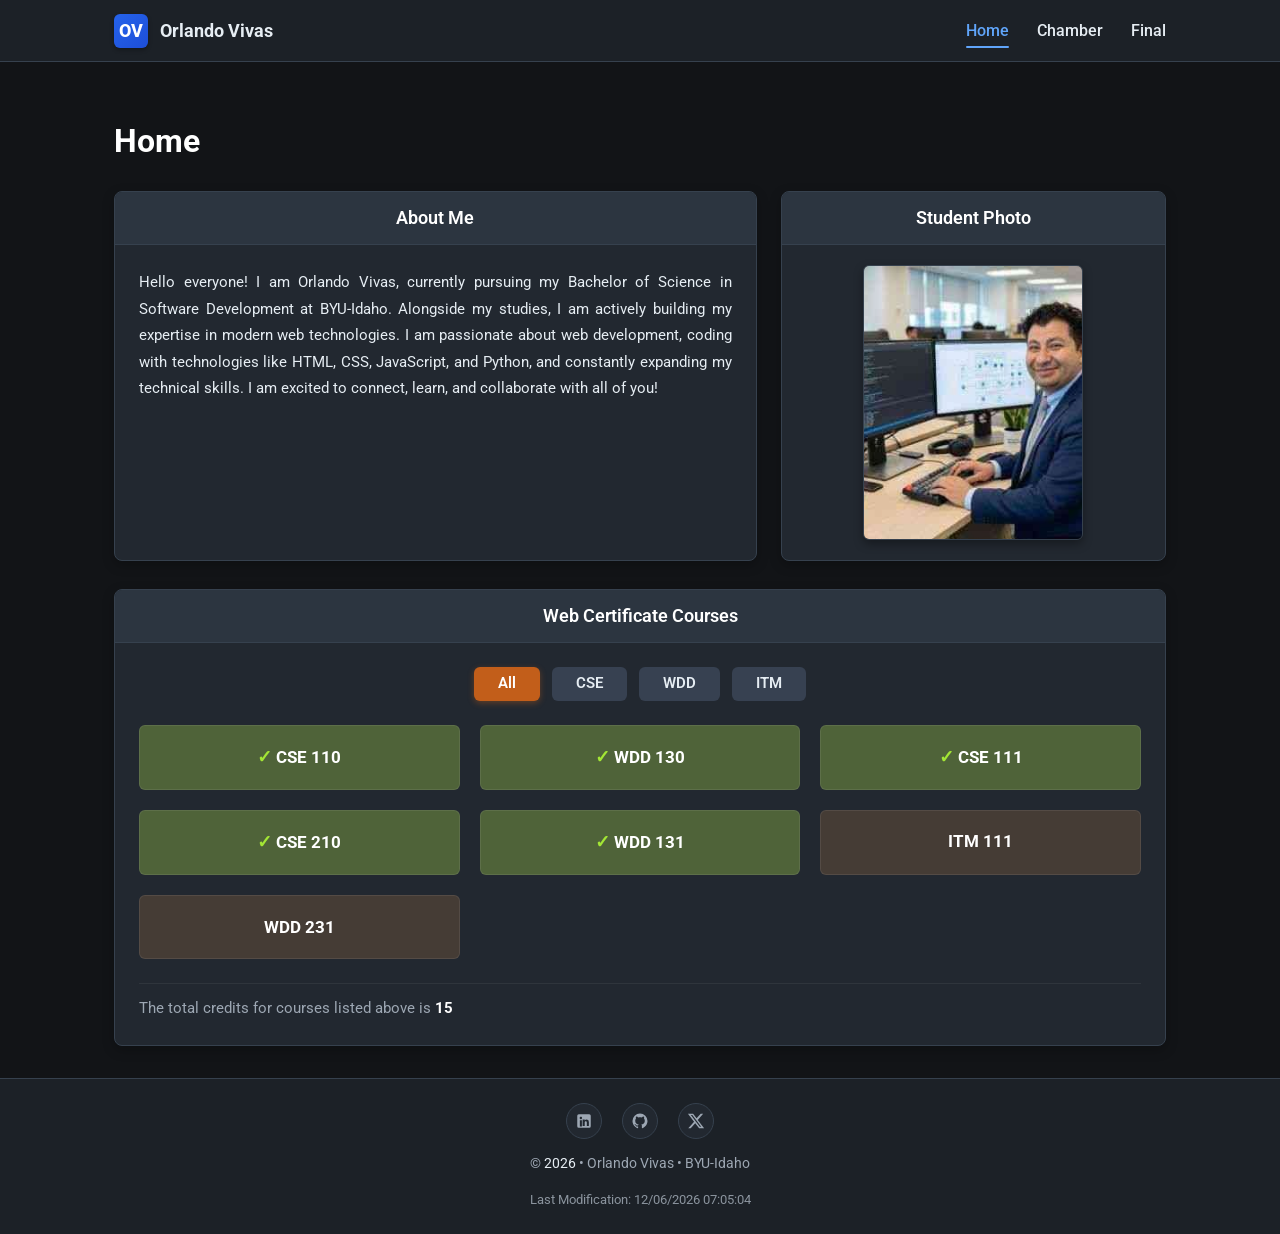
==== index.html @ 842d02f5 "first commit" ====
<!DOCTYPE html>
<html lang="en">
<head>
    <meta charset="UTF-8">
    <meta name="viewport" content="width=device-width, initial-scale=1.0">
    <title>WDD 231 - Course Home Page</title>
    <meta name="description" content="WDD 231 Course Home Page by Orlando Vivas featuring web development projects, certificate courses, and student portfolio.">
    <meta name="author" content="Orlando Vivas">
    
    <!-- Open Graph Meta Tags -->
    <meta property="og:title" content="WDD 231 - Course Home Page">
    <meta property="og:type" content="website">
    <meta property="og:description" content="WDD 231 Course Home Page showcasing frontend development progress, projects, and courses.">
    <meta property="og:image" content="images/student-photo.jpg">
    <meta property="og:url" content="https://orlandovivas.github.io/wdd231/">

    <!-- Stylesheets -->
    <link rel="stylesheet" href="styles/normalize.css">
    <link rel="stylesheet" href="styles/styles.css">

    <!-- Scripts -->
    <script src="scripts/main.js" defer></script>
    <script src="scripts/courses.js" defer></script>
</head>
<body>
    <!-- Header -->
    <header>
        <div class="header-container">
            <a href="index.html" class="logo-branding">
                <span class="logo-icon">OV</span>
                <span class="student-name">Orlando Vivas</span>
            </a>
            <button class="nav-toggle" id="nav-toggle" aria-label="Toggle Navigation Menu" aria-expanded="false">☰</button>
            <nav>
                <ul class="nav-menu" id="nav-menu">
                    <li><a href="index.html" class="active">Home</a></li>
                    <li><a href="chamber/index.html">Chamber</a></li>
                    <li><a href="final/index.html">Final</a></li>
                </ul>
            </nav>
        </div>
    </header>

    <!-- Main Content -->
    <main>
        <h1 class="page-title">Home</h1>

        <!-- Top Section: About Me & Photo -->
        <section class="top-grid">
            <!-- About Me Card -->
            <article class="card about-card">
                <div class="card-header">
                    <h2>About Me</h2>
                </div>
                <div class="card-body">
                    <p class="about-text">
                        Hello everyone! I am Orlando Vivas, currently pursuing my Bachelor of Science in Software Development at BYU-Idaho. Alongside my studies, I am actively building my expertise in modern web technologies. I am passionate about web development, coding with technologies like HTML, CSS, JavaScript, and Python, and constantly expanding my technical skills. I am excited to connect, learn, and collaborate with all of you!
                    </p>
                </div>
            </article>

            <!-- Student Photo Card -->
            <article class="card photo-card">
                <div class="card-header">
                    <h2>Student Photo</h2>
                </div>
                <div class="card-body">
                    <div class="student-img-container">
                        <img src="images/student-photo.jpg" alt="Student Portrait Photo of Orlando Vivas" class="student-img" width="220" height="275" loading="lazy">
                    </div>
                </div>
            </article>
        </section>

        <!-- Courses Section -->
        <section class="card courses-section">
            <div class="card-header">
                <h2>Web Certificate Courses</h2>
            </div>
            <div class="card-body">
                <!-- Filter Buttons -->
                <div class="filter-container">
                    <button type="button" class="filter-btn active" data-filter="all">All</button>
                    <button type="button" class="filter-btn" data-filter="cse">CSE</button>
                    <button type="button" class="filter-btn" data-filter="wdd">WDD</button>
                    <button type="button" class="filter-btn" data-filter="itm">ITM</button>
                </div>

                <!-- Dynamic Course Grid -->
                <div class="courses-grid" id="courses-container">
                    <!-- Dynamic cards injected via JavaScript -->
                </div>

                <!-- Total Credits Summary -->
                <p class="credits-summary">
                    The total credits for courses listed above is <span id="total-credits" class="credits-count">0</span>
                </p>
            </div>
        </section>
    </main>

    <!-- Course Details Modal Dialog -->
    <dialog id="course-dialog">
        <div class="dialog-content">
            <div class="dialog-header">
                <h3 id="dialog-title">Course Details</h3>
                <button type="button" id="close-dialog" class="close-btn" aria-label="Close modal">&times;</button>
            </div>
            <div class="dialog-body">
                <p><strong>Subject:</strong> <span id="dialog-subject"></span></p>
                <p><strong>Title:</strong> <span id="dialog-title-name"></span></p>
                <p><strong>Credits:</strong> <span id="dialog-credits"></span></p>
                <p><strong>Certificate:</strong> <span id="dialog-cert"></span></p>
                <p><strong>Description:</strong> <span id="dialog-desc"></span></p>
                <p><strong>Technologies:</strong></p>
                <div id="dialog-tech"></div>
            </div>
        </div>
    </dialog>

    <!-- Footer -->
    <footer>
        <div class="footer-container">
            <!-- Social Media Icons -->
            <div class="social-links">
                <a href="https://linkedin.com" target="_blank" rel="noopener noreferrer" class="social-link" aria-label="LinkedIn Profile">
                    <svg viewBox="0 0 24 24"><path d="M19 3a2 2 0 0 1 2 2v14a2 2 0 0 1-2 2H5a2 2 0 0 1-2-2V5a2 2 0 0 1 2-2h14m-.5 15.5v-5.3a3.26 3.26 0 0 0-3.26-3.26c-.85 0-1.84.52-2.28 1.3v-1.11h-2.79v8.37h2.79v-4.93c0-.77.62-1.4 1.39-1.4a1.4 1.4 0 0 1 1.4 1.4v4.93h2.75M6.46 10.9v8.37H9.2V10.9H6.46M7.83 6.25c-.9 0-1.63.73-1.63 1.63s.73 1.63 1.63 1.63 1.63-.73 1.63-1.63-.73-1.63-1.63-1.63Z"/></svg>
                </a>
                <a href="https://github.com" target="_blank" rel="noopener noreferrer" class="social-link" aria-label="GitHub Profile">
                    <svg viewBox="0 0 24 24"><path d="M12 2A10 10 0 0 0 2 12c0 4.42 2.87 8.17 6.84 9.5.5.08.66-.23.66-.5v-1.69c-2.77.6-3.36-1.34-3.36-1.34-.46-1.16-1.11-1.47-1.11-1.47-.91-.62.07-.6.07-.6 1 .07 1.53 1.03 1.53 1.03.87 1.52 2.34 1.07 2.91.83.1-.65.35-1.09.63-1.34-2.22-.25-4.55-1.11-4.55-4.92 0-1.11.38-2 1.03-2.71-.1-.25-.45-1.29.1-2.64 0 0 .84-.27 2.75 1.02.79-.22 1.65-.33 2.5-.33.85 0 1.71.11 2.5.33 1.91-1.29 2.75-1.02 2.75-1.02.55 1.35.2 2.39.1 2.64.65.71 1.03 1.6 1.03 2.71 0 3.82-2.34 4.66-4.57 4.91.36.31.69.92.69 1.85V21c0 .27.16.59.67.5C19.14 20.16 22 16.42 22 12A10 10 0 0 0 12 2Z"/></svg>
                </a>
                <a href="https://twitter.com" target="_blank" rel="noopener noreferrer" class="social-link" aria-label="X / Twitter Profile">
                    <svg viewBox="0 0 24 24"><path d="M18.244 2.25h3.308l-7.227 8.26 8.502 11.24H16.17l-5.214-6.817L4.99 21.75H1.68l7.73-8.835L1.254 2.25H8.08l4.713 6.231zm-1.161 17.52h1.833L7.084 4.126H5.117z"/></svg>
                </a>
            </div>

            <!-- Copyright and Student Information -->
            <p class="footer-info">
                &copy; <span id="currentyear"></span> &bull; Orlando Vivas &bull; BYU-Idaho
            </p>

            <!-- Dynamic Last Modified -->
            <p class="last-modified">
                Last Modification: <span id="lastModified"></span>
            </p>
        </div>
    </footer>
</body>
</html>
---- styles/styles.css ----
@import url('https://fonts.googleapis.com/css2?family=Roboto:wght@300;400;500;700&display=swap');

:root {
    --bg-main: #121417;
    --header-bg: #1c2127;
    --card-bg: #222830;
    --card-header-bg: #2c3540;
    --card-border: #36414e;
    --text-primary: #e6edf3;
    --text-secondary: #9da7b3;
    --text-highlight: #ffffff;
    --course-completed-bg: #4f6339;
    --course-completed-hover: #5c7442;
    --course-pending-bg: #453c35;
    --course-pending-hover: #544941;
    --btn-filter-bg: #374151;
    --btn-filter-active: #c25e1a;
    --accent-blue: #1d4ed8;
    --font-family: 'Roboto', -apple-system, BlinkMacSystemFont, 'Segoe UI', Roboto, Oxygen, Ubuntu, Cantarell, sans-serif;
    --border-radius: 8px;
    --transition-speed: 0.25s;
}

* {
    box-sizing: border-box;
    margin: 0;
    padding: 0;
}

body {
    font-family: var(--font-family);
    background-color: var(--bg-main);
    color: var(--text-primary);
    line-height: 1.6;
    min-height: 100vh;
    display: flex;
    flex-direction: column;
}

/* Header & Navigation */
header {
    background-color: var(--header-bg);
    border-bottom: 1px solid var(--card-border);
    position: sticky;
    top: 0;
    z-index: 1000;
}

.header-container {
    max-width: 1100px;
    margin: 0 auto;
    padding: 0.85rem 1.5rem;
    display: flex;
    justify-content: space-between;
    align-items: center;
}

.logo-branding {
    display: flex;
    align-items: center;
    gap: 0.75rem;
    text-decoration: none;
    color: var(--text-primary);
    font-weight: 700;
    font-size: 1.15rem;
}

.logo-icon {
    width: 34px;
    height: 34px;
    background: linear-gradient(135deg, #2563eb, #1d4ed8);
    color: #ffffff;
    border-radius: 6px;
    display: flex;
    align-items: center;
    justify-content: center;
    font-weight: 800;
    font-size: 1.1rem;
    box-shadow: 0 2px 4px rgba(0, 0, 0, 0.3);
}

.nav-toggle {
    display: none;
    background: transparent;
    border: none;
    color: var(--text-primary);
    font-size: 1.75rem;
    cursor: pointer;
    padding: 0.25rem 0.5rem;
    line-height: 1;
}

.nav-menu {
    display: flex;
    list-style: none;
    gap: 1.75rem;
    align-items: center;
}

.nav-menu a {
    text-decoration: none;
    color: var(--text-primary);
    font-weight: 500;
    font-size: 1rem;
    transition: color var(--transition-speed) ease;
    padding: 0.25rem 0;
    position: relative;
}

.nav-menu a:hover,
.nav-menu a.active {
    color: #60a5fa;
}

.nav-menu a.active::after {
    content: '';
    position: absolute;
    bottom: -4px;
    left: 0;
    width: 100%;
    height: 2px;
    background-color: #60a5fa;
    border-radius: 2px;
}

/* Main Content */
main {
    flex: 1;
    max-width: 1100px;
    width: 100%;
    margin: 0 auto;
    padding: 2rem 1.5rem;
}

.page-title {
    font-size: 2rem;
    font-weight: 700;
    margin-bottom: 1.5rem;
    color: var(--text-highlight);
}

/* Cards Layout */
.top-grid {
    display: grid;
    grid-template-columns: 2fr 1.2fr;
    gap: 1.5rem;
    margin-bottom: 1.75rem;
}

.card {
    background-color: var(--card-bg);
    border: 1px solid var(--card-border);
    border-radius: var(--border-radius);
    overflow: hidden;
    box-shadow: 0 4px 12px rgba(0, 0, 0, 0.25);
    display: flex;
    flex-direction: column;
}

.card-header {
    background-color: var(--card-header-bg);
    padding: 0.75rem 1.25rem;
    text-align: center;
    border-bottom: 1px solid var(--card-border);
}

.card-header h2 {
    font-size: 1.1rem;
    font-weight: 600;
    color: var(--text-highlight);
    margin: 0;
}

.card-body {
    padding: 1.5rem;
    flex: 1;
}

.about-text {
    font-size: 0.95rem;
    color: var(--text-primary);
    line-height: 1.75;
    text-align: justify;
}

/* Photo Card */
.photo-card .card-body {
    display: flex;
    justify-content: center;
    align-items: center;
    padding: 1.25rem;
}

.student-img-container {
    width: 100%;
    max-width: 220px;
    aspect-ratio: 4/5;
    overflow: hidden;
    border-radius: 6px;
    box-shadow: 0 4px 10px rgba(0, 0, 0, 0.35);
    border: 1px solid var(--card-border);
    background-color: #1a1e24;
}

.student-img {
    width: 100%;
    height: 100%;
    object-fit: cover;
    display: block;
}

/* Web Certificate Courses Section */
.courses-section {
    margin-top: 1rem;
}

.filter-container {
    display: flex;
    justify-content: center;
    gap: 0.75rem;
    margin-bottom: 1.5rem;
}

.filter-btn {
    background-color: var(--btn-filter-bg);
    color: var(--text-primary);
    border: none;
    padding: 0.5rem 1.5rem;
    border-radius: 6px;
    font-size: 0.95rem;
    font-weight: 600;
    cursor: pointer;
    transition: all var(--transition-speed) ease;
}

.filter-btn:hover {
    filter: brightness(1.15);
}

.filter-btn.active {
    background-color: var(--btn-filter-active);
    color: #ffffff;
    box-shadow: 0 2px 6px rgba(194, 94, 26, 0.4);
}

.courses-grid {
    display: grid;
    grid-template-columns: repeat(3, 1fr);
    gap: 1.25rem;
    margin-bottom: 1.5rem;
}

.course-card {
    border-radius: 6px;
    padding: 1.1rem 1rem;
    text-align: center;
    font-weight: 700;
    font-size: 1.05rem;
    color: #ffffff;
    cursor: pointer;
    transition: transform var(--transition-speed) ease, filter var(--transition-speed) ease, box-shadow var(--transition-speed) ease;
    user-select: none;
    border: 1px solid rgba(255, 255, 255, 0.08);
}

.course-card:hover {
    transform: translateY(-2px);
    filter: brightness(1.12);
    box-shadow: 0 4px 10px rgba(0, 0, 0, 0.35);
}

.course-card.completed {
    background-color: var(--course-completed-bg);
}

.course-card.pending {
    background-color: var(--course-pending-bg);
}

.course-card.completed::before {
    content: "✓ ";
    color: #a3e635;
    font-size: 1.1rem;
}

.credits-summary {
    color: var(--text-secondary);
    font-size: 0.95rem;
    text-align: left;
    margin-top: 1rem;
    padding-top: 0.75rem;
    border-top: 1px solid rgba(255, 255, 255, 0.06);
}

.credits-count {
    color: var(--text-highlight);
    font-weight: 700;
}

/* Modal Dialog for Course Details */
dialog#course-dialog {
    background-color: var(--card-bg);
    color: var(--text-primary);
    border: 1px solid var(--card-border);
    border-radius: var(--border-radius);
    padding: 0;
    max-width: 500px;
    width: 90%;
    margin: auto;
    box-shadow: 0 10px 25px rgba(0, 0, 0, 0.6);
}

dialog#course-dialog::backdrop {
    background-color: rgba(0, 0, 0, 0.75);
    backdrop-filter: blur(2px);
}

.dialog-content {
    display: flex;
    flex-direction: column;
}

.dialog-header {
    background-color: var(--card-header-bg);
    padding: 1rem 1.5rem;
    display: flex;
    justify-content: space-between;
    align-items: center;
    border-bottom: 1px solid var(--card-border);
}

.dialog-header h3 {
    font-size: 1.25rem;
    color: var(--text-highlight);
    margin: 0;
}

.close-btn {
    background: none;
    border: none;
    color: var(--text-secondary);
    font-size: 1.5rem;
    cursor: pointer;
    line-height: 1;
    padding: 0 0.25rem;
}

.close-btn:hover {
    color: #ef4444;
}

.dialog-body {
    padding: 1.5rem;
    font-size: 0.95rem;
}

.dialog-body p {
    margin-bottom: 0.85rem;
}

.dialog-body strong {
    color: #60a5fa;
}

.dialog-tag {
    display: inline-block;
    background-color: #374151;
    color: #e5e7eb;
    padding: 0.2rem 0.6rem;
    border-radius: 4px;
    font-size: 0.85rem;
    margin-right: 0.4rem;
    margin-top: 0.3rem;
}

/* Footer */
footer {
    background-color: var(--header-bg);
    border-top: 1px solid var(--card-border);
    padding: 1.5rem 1rem;
    margin-top: auto;
    text-align: center;
}

.footer-container {
    max-width: 1100px;
    margin: 0 auto;
    display: flex;
    flex-direction: column;
    align-items: center;
    gap: 0.85rem;
}

.social-links {
    display: flex;
    justify-content: center;
    gap: 1.25rem;
}

.social-link {
    color: var(--text-secondary);
    display: inline-flex;
    align-items: center;
    justify-content: center;
    width: 36px;
    height: 36px;
    border-radius: 50%;
    background-color: var(--card-bg);
    border: 1px solid var(--card-border);
    transition: all var(--transition-speed) ease;
}

.social-link:hover {
    color: #60a5fa;
    border-color: #60a5fa;
    transform: translateY(-2px);
}

.social-link svg {
    width: 18px;
    height: 18px;
    fill: currentColor;
}

.footer-info {
    font-size: 0.9rem;
    color: var(--text-secondary);
}

.footer-info span {
    color: var(--text-primary);
}

.last-modified {
    font-size: 0.82rem;
    color: #8b949e;
}

/* Responsive Media Queries */
@media (max-width: 860px) {
    .top-grid {
        grid-template-columns: 1fr;
    }

    .courses-grid {
        grid-template-columns: repeat(2, 1fr);
    }

    .photo-card .card-body {
        padding: 1.5rem;
    }
}

@media (max-width: 640px) {
    .header-container {
        position: relative;
    }

    .nav-toggle {
        display: block;
    }

    .nav-menu {
        display: none;
        flex-direction: column;
        position: absolute;
        top: 100%;
        left: 0;
        right: 0;
        background-color: var(--header-bg);
        border-bottom: 1px solid var(--card-border);
        padding: 1rem 1.5rem;
        gap: 1rem;
        text-align: center;
        box-shadow: 0 4px 8px rgba(0, 0, 0, 0.4);
    }

    .nav-menu.open {
        display: flex;
    }

    .courses-grid {
        grid-template-columns: 1fr;
    }

    .filter-container {
        flex-wrap: wrap;
    }
}
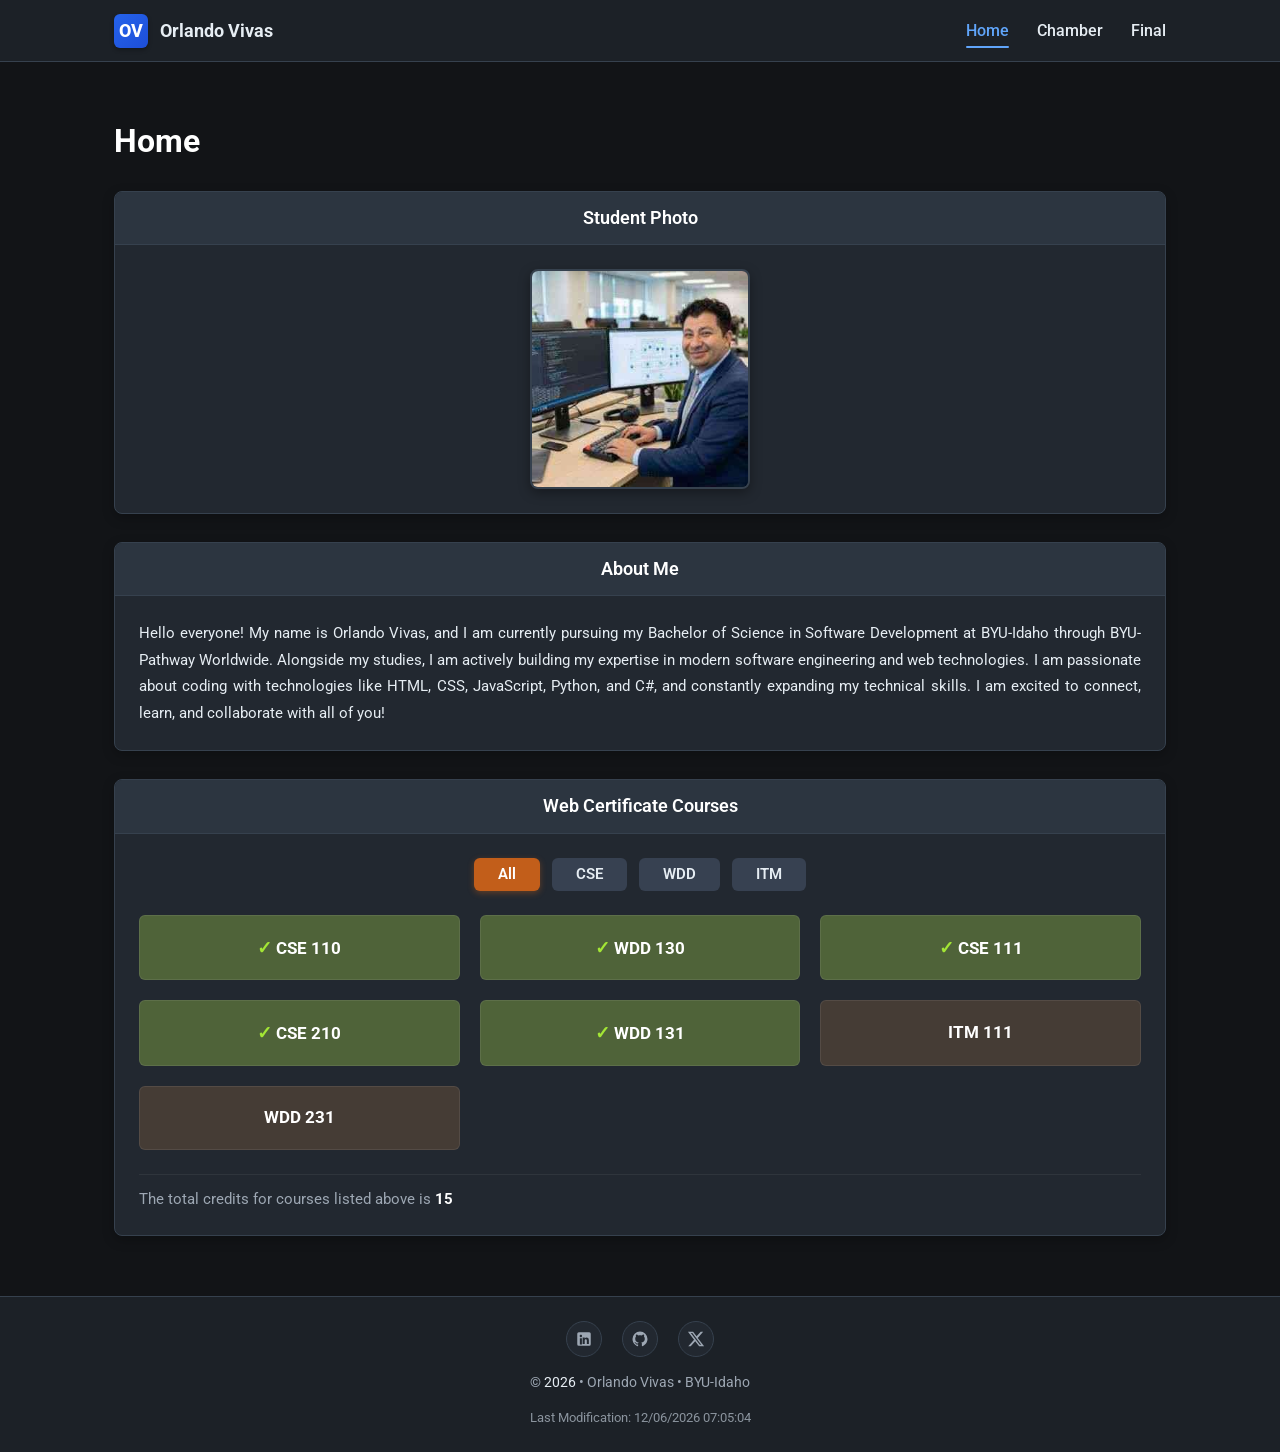
==== commit d6cca071: "Move student photo above about me section and add C# to skills" ====
--- a/index.html
+++ b/index.html
@@ -12,7 +12,7 @@
     <meta property="og:type" content="website">
     <meta property="og:description" content="WDD 231 Course Home Page showcasing frontend development progress, projects, and courses.">
     <meta property="og:image" content="images/student-photo.jpg">
-    <meta property="og:url" content="https://orlandovivas.github.io/wdd231/">
+    <meta property="og:url" content="https://vivaseliezer.github.io/wdd_231/">
 
     <!-- Stylesheets -->
     <link rel="stylesheet" href="styles/normalize.css">
@@ -45,31 +45,28 @@
     <main>
         <h1 class="page-title">Home</h1>
 
-        <!-- Top Section: About Me & Photo -->
-        <section class="top-grid">
-            <!-- About Me Card -->
-            <article class="card about-card">
-                <div class="card-header">
-                    <h2>About Me</h2>
+        <!-- Student Photo Section (Placed above About Me) -->
+        <section class="card photo-card">
+            <div class="card-header">
+                <h2>Student Photo</h2>
+            </div>
+            <div class="card-body">
+                <div class="student-img-container">
+                    <img src="images/student-photo.jpg" alt="Student Portrait Photo of Orlando Vivas" class="student-img" width="220" height="220" loading="lazy">
                 </div>
-                <div class="card-body">
-                    <p class="about-text">
-                        Hello everyone! I am Orlando Vivas, currently pursuing my Bachelor of Science in Software Development at BYU-Idaho. Alongside my studies, I am actively building my expertise in modern web technologies. I am passionate about web development, coding with technologies like HTML, CSS, JavaScript, and Python, and constantly expanding my technical skills. I am excited to connect, learn, and collaborate with all of you!
-                    </p>
-                </div>
-            </article>
+            </div>
+        </section>
 
-            <!-- Student Photo Card -->
-            <article class="card photo-card">
-                <div class="card-header">
-                    <h2>Student Photo</h2>
-                </div>
-                <div class="card-body">
-                    <div class="student-img-container">
-                        <img src="images/student-photo.jpg" alt="Student Portrait Photo of Orlando Vivas" class="student-img" width="220" height="275" loading="lazy">
-                    </div>
-                </div>
-            </article>
+        <!-- About Me Section -->
+        <section class="card about-card">
+            <div class="card-header">
+                <h2>About Me</h2>
+            </div>
+            <div class="card-body">
+                <p class="about-text">
+                    Hello everyone! My name is Orlando Vivas, and I am currently pursuing my Bachelor of Science in Software Development at BYU-Idaho through BYU-Pathway Worldwide. Alongside my studies, I am actively building my expertise in modern software engineering and web technologies. I am passionate about coding with technologies like HTML, CSS, JavaScript, Python, and C#, and constantly expanding my technical skills. I am excited to connect, learn, and collaborate with all of you!
+                </p>
+            </div>
         </section>
 
         <!-- Courses Section -->
@@ -126,7 +123,7 @@
                 <a href="https://linkedin.com" target="_blank" rel="noopener noreferrer" class="social-link" aria-label="LinkedIn Profile">
                     <svg viewBox="0 0 24 24"><path d="M19 3a2 2 0 0 1 2 2v14a2 2 0 0 1-2 2H5a2 2 0 0 1-2-2V5a2 2 0 0 1 2-2h14m-.5 15.5v-5.3a3.26 3.26 0 0 0-3.26-3.26c-.85 0-1.84.52-2.28 1.3v-1.11h-2.79v8.37h2.79v-4.93c0-.77.62-1.4 1.39-1.4a1.4 1.4 0 0 1 1.4 1.4v4.93h2.75M6.46 10.9v8.37H9.2V10.9H6.46M7.83 6.25c-.9 0-1.63.73-1.63 1.63s.73 1.63 1.63 1.63 1.63-.73 1.63-1.63-.73-1.63-1.63-1.63Z"/></svg>
                 </a>
-                <a href="https://github.com" target="_blank" rel="noopener noreferrer" class="social-link" aria-label="GitHub Profile">
+                <a href="https://github.com/vivaseliezer" target="_blank" rel="noopener noreferrer" class="social-link" aria-label="GitHub Profile">
                     <svg viewBox="0 0 24 24"><path d="M12 2A10 10 0 0 0 2 12c0 4.42 2.87 8.17 6.84 9.5.5.08.66-.23.66-.5v-1.69c-2.77.6-3.36-1.34-3.36-1.34-.46-1.16-1.11-1.47-1.11-1.47-.91-.62.07-.6.07-.6 1 .07 1.53 1.03 1.53 1.03.87 1.52 2.34 1.07 2.91.83.1-.65.35-1.09.63-1.34-2.22-.25-4.55-1.11-4.55-4.92 0-1.11.38-2 1.03-2.71-.1-.25-.45-1.29.1-2.64 0 0 .84-.27 2.75 1.02.79-.22 1.65-.33 2.5-.33.85 0 1.71.11 2.5.33 1.91-1.29 2.75-1.02 2.75-1.02.55 1.35.2 2.39.1 2.64.65.71 1.03 1.6 1.03 2.71 0 3.82-2.34 4.66-4.57 4.91.36.31.69.92.69 1.85V21c0 .27.16.59.67.5C19.14 20.16 22 16.42 22 12A10 10 0 0 0 12 2Z"/></svg>
                 </a>
                 <a href="https://twitter.com" target="_blank" rel="noopener noreferrer" class="social-link" aria-label="X / Twitter Profile">
--- a/styles/styles.css
+++ b/styles/styles.css
@@ -140,13 +140,6 @@
 }
 
 /* Cards Layout */
-.top-grid {
-    display: grid;
-    grid-template-columns: 2fr 1.2fr;
-    gap: 1.5rem;
-    margin-bottom: 1.75rem;
-}
-
 .card {
     background-color: var(--card-bg);
     border: 1px solid var(--card-border);
@@ -155,6 +148,7 @@
     box-shadow: 0 4px 12px rgba(0, 0, 0, 0.25);
     display: flex;
     flex-direction: column;
+    margin-bottom: 1.75rem;
 }
 
 .card-header {
@@ -188,17 +182,17 @@
     display: flex;
     justify-content: center;
     align-items: center;
-    padding: 1.25rem;
+    padding: 1.5rem;
 }
 
 .student-img-container {
     width: 100%;
     max-width: 220px;
-    aspect-ratio: 4/5;
+    aspect-ratio: 1 / 1;
     overflow: hidden;
-    border-radius: 6px;
-    box-shadow: 0 4px 10px rgba(0, 0, 0, 0.35);
-    border: 1px solid var(--card-border);
+    border-radius: var(--border-radius);
+    box-shadow: 0 4px 12px rgba(0, 0, 0, 0.35);
+    border: 2px solid var(--card-border);
     background-color: #1a1e24;
 }
 
@@ -211,7 +205,7 @@
 
 /* Web Certificate Courses Section */
 .courses-section {
-    margin-top: 1rem;
+    margin-top: 0;
 }
 
 .filter-container {
@@ -438,10 +432,6 @@
 
 /* Responsive Media Queries */
 @media (max-width: 860px) {
-    .top-grid {
-        grid-template-columns: 1fr;
-    }
-
     .courses-grid {
         grid-template-columns: repeat(2, 1fr);
     }
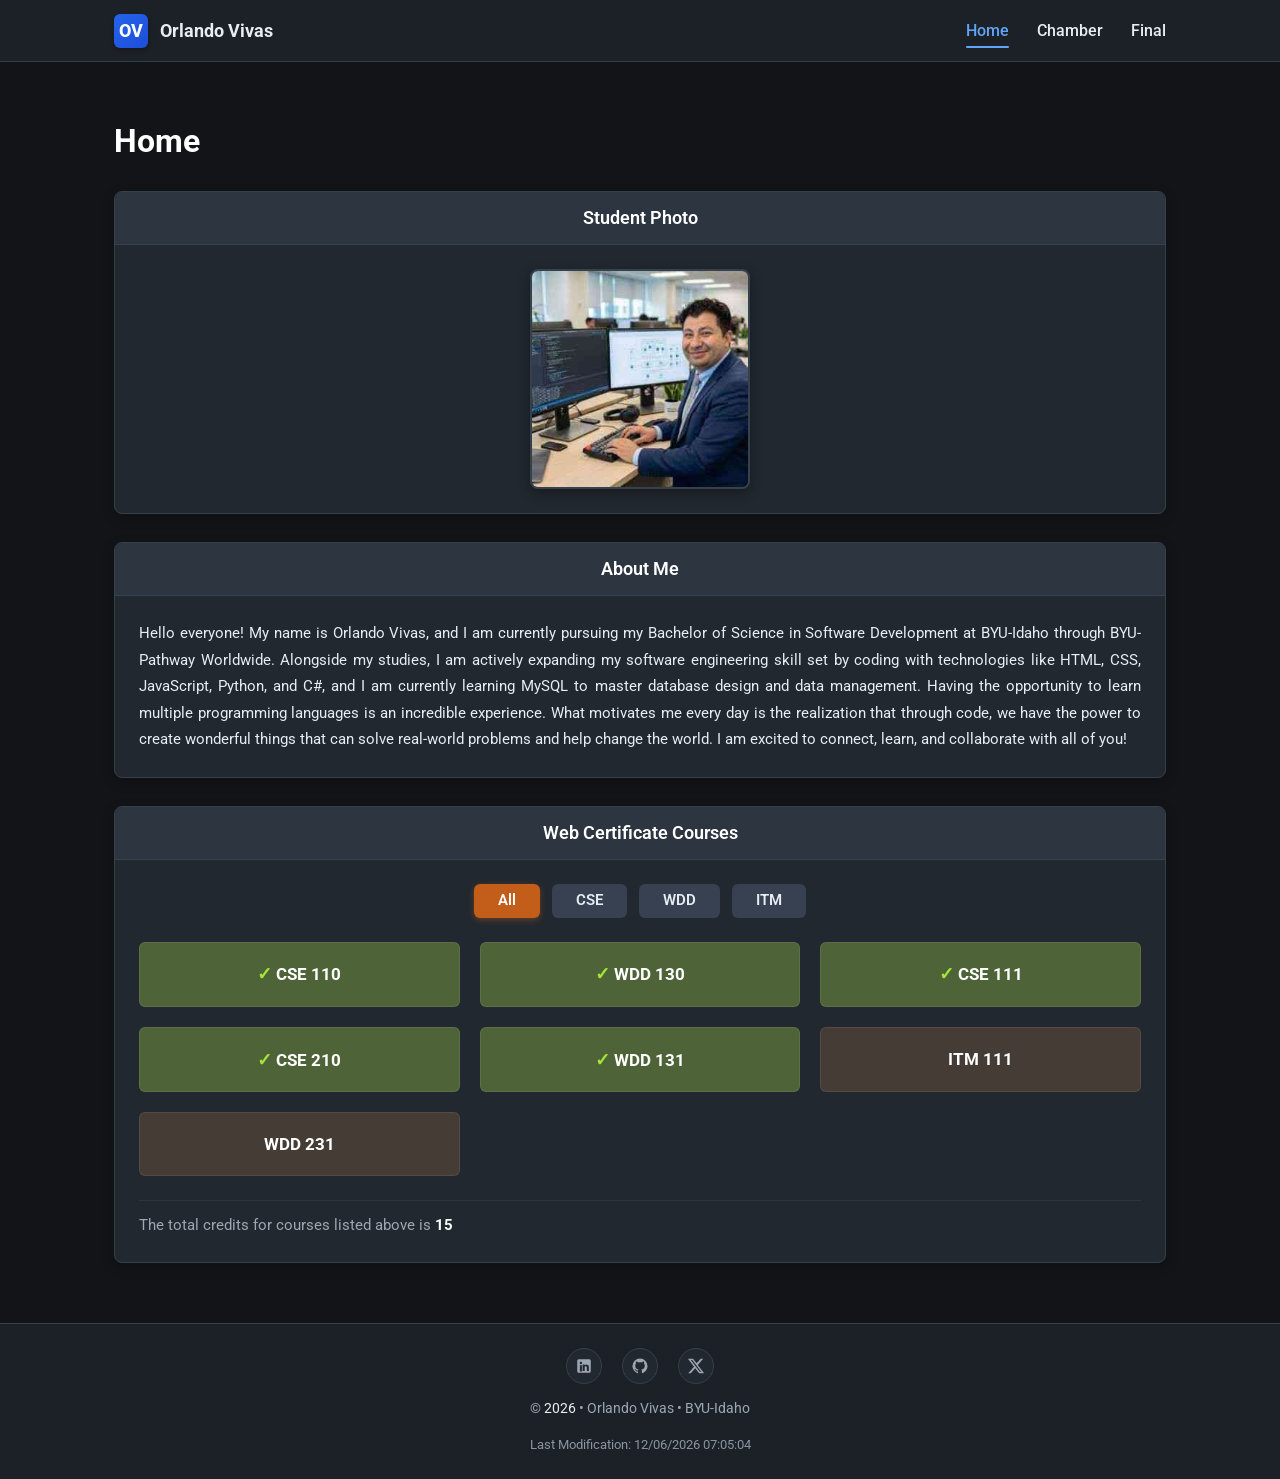
==== commit da11f5b0: "Update About Me text with MySQL and coding motivation" ====
--- a/index.html
+++ b/index.html
@@ -64,7 +64,7 @@
             </div>
             <div class="card-body">
                 <p class="about-text">
-                    Hello everyone! My name is Orlando Vivas, and I am currently pursuing my Bachelor of Science in Software Development at BYU-Idaho through BYU-Pathway Worldwide. Alongside my studies, I am actively building my expertise in modern software engineering and web technologies. I am passionate about coding with technologies like HTML, CSS, JavaScript, Python, and C#, and constantly expanding my technical skills. I am excited to connect, learn, and collaborate with all of you!
+                    Hello everyone! My name is Orlando Vivas, and I am currently pursuing my Bachelor of Science in Software Development at BYU-Idaho through BYU-Pathway Worldwide. Alongside my studies, I am actively expanding my software engineering skill set by coding with technologies like HTML, CSS, JavaScript, Python, and C#, and I am currently learning MySQL to master database design and data management. Having the opportunity to learn multiple programming languages is an incredible experience. What motivates me every day is the realization that through code, we have the power to create wonderful things that can solve real-world problems and help change the world. I am excited to connect, learn, and collaborate with all of you!
                 </p>
             </div>
         </section>
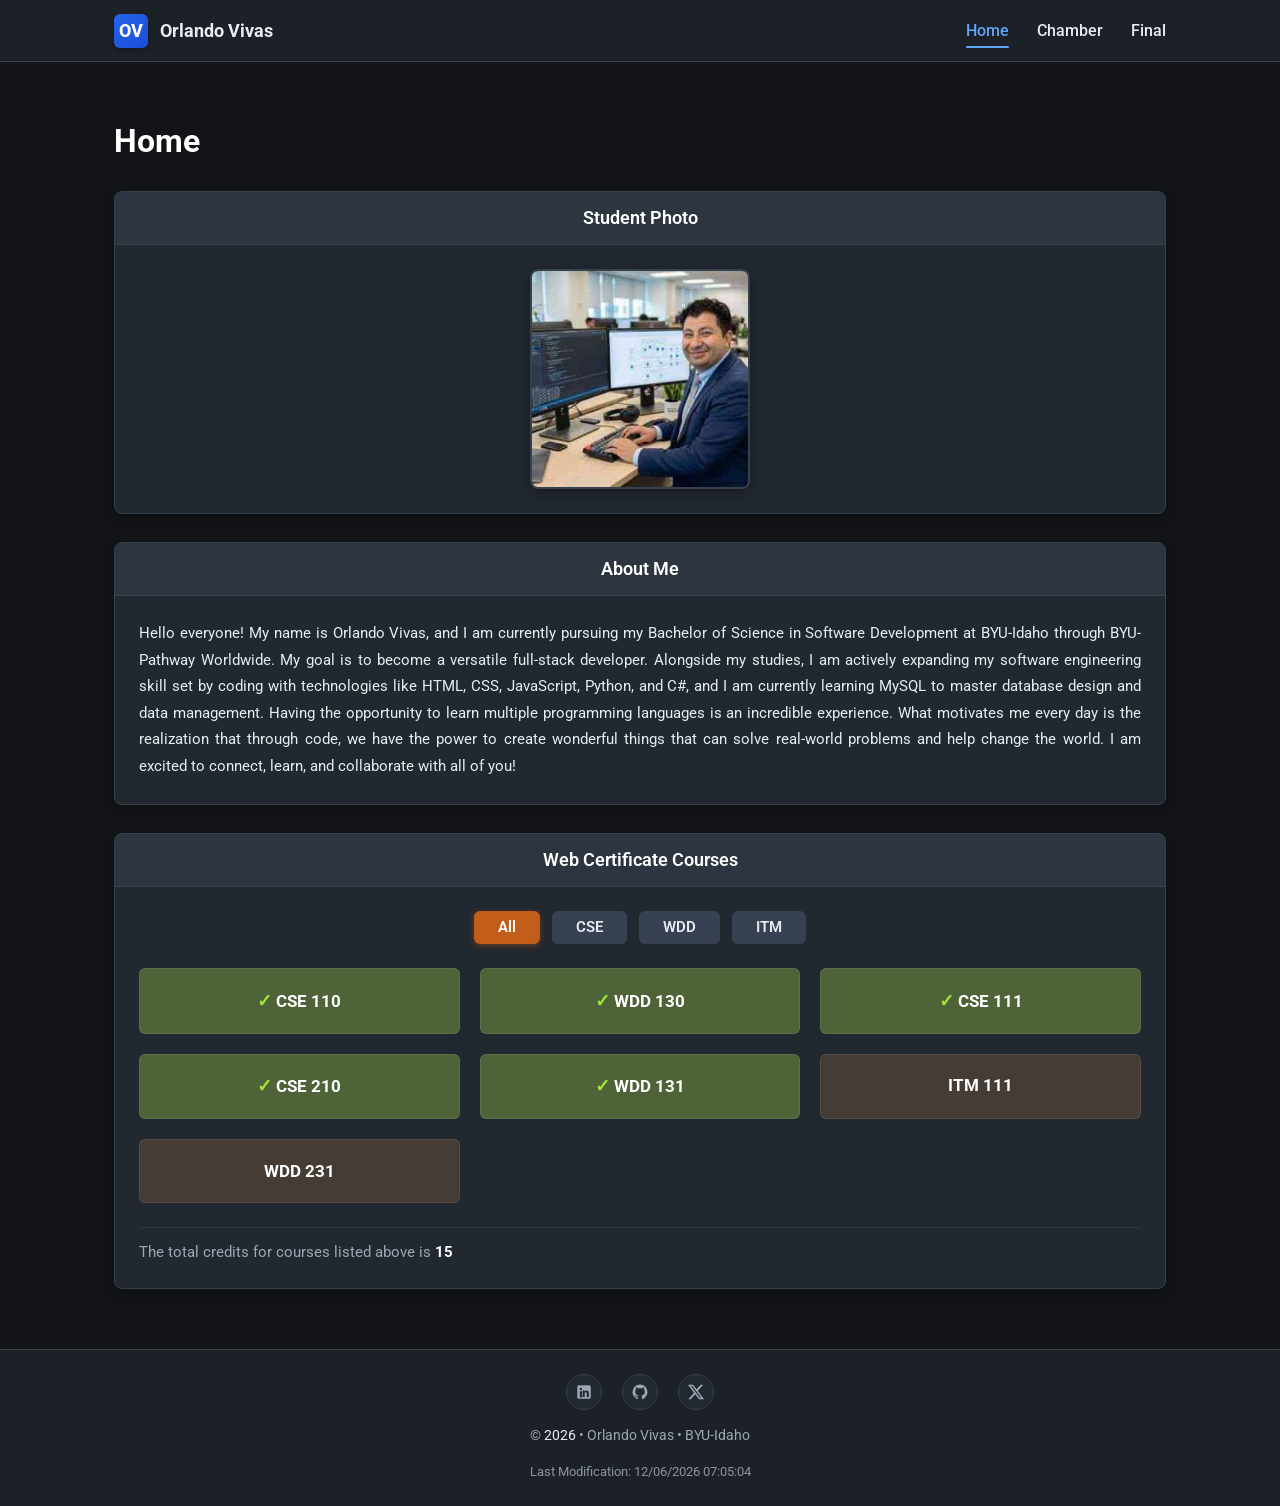
==== commit 4d078837: "Add full-stack developer goal to About Me" ====
--- a/index.html
+++ b/index.html
@@ -64,7 +64,7 @@
             </div>
             <div class="card-body">
                 <p class="about-text">
-                    Hello everyone! My name is Orlando Vivas, and I am currently pursuing my Bachelor of Science in Software Development at BYU-Idaho through BYU-Pathway Worldwide. Alongside my studies, I am actively expanding my software engineering skill set by coding with technologies like HTML, CSS, JavaScript, Python, and C#, and I am currently learning MySQL to master database design and data management. Having the opportunity to learn multiple programming languages is an incredible experience. What motivates me every day is the realization that through code, we have the power to create wonderful things that can solve real-world problems and help change the world. I am excited to connect, learn, and collaborate with all of you!
+                    Hello everyone! My name is Orlando Vivas, and I am currently pursuing my Bachelor of Science in Software Development at BYU-Idaho through BYU-Pathway Worldwide. My goal is to become a versatile full-stack developer. Alongside my studies, I am actively expanding my software engineering skill set by coding with technologies like HTML, CSS, JavaScript, Python, and C#, and I am currently learning MySQL to master database design and data management. Having the opportunity to learn multiple programming languages is an incredible experience. What motivates me every day is the realization that through code, we have the power to create wonderful things that can solve real-world problems and help change the world. I am excited to connect, learn, and collaborate with all of you!
                 </p>
             </div>
         </section>
